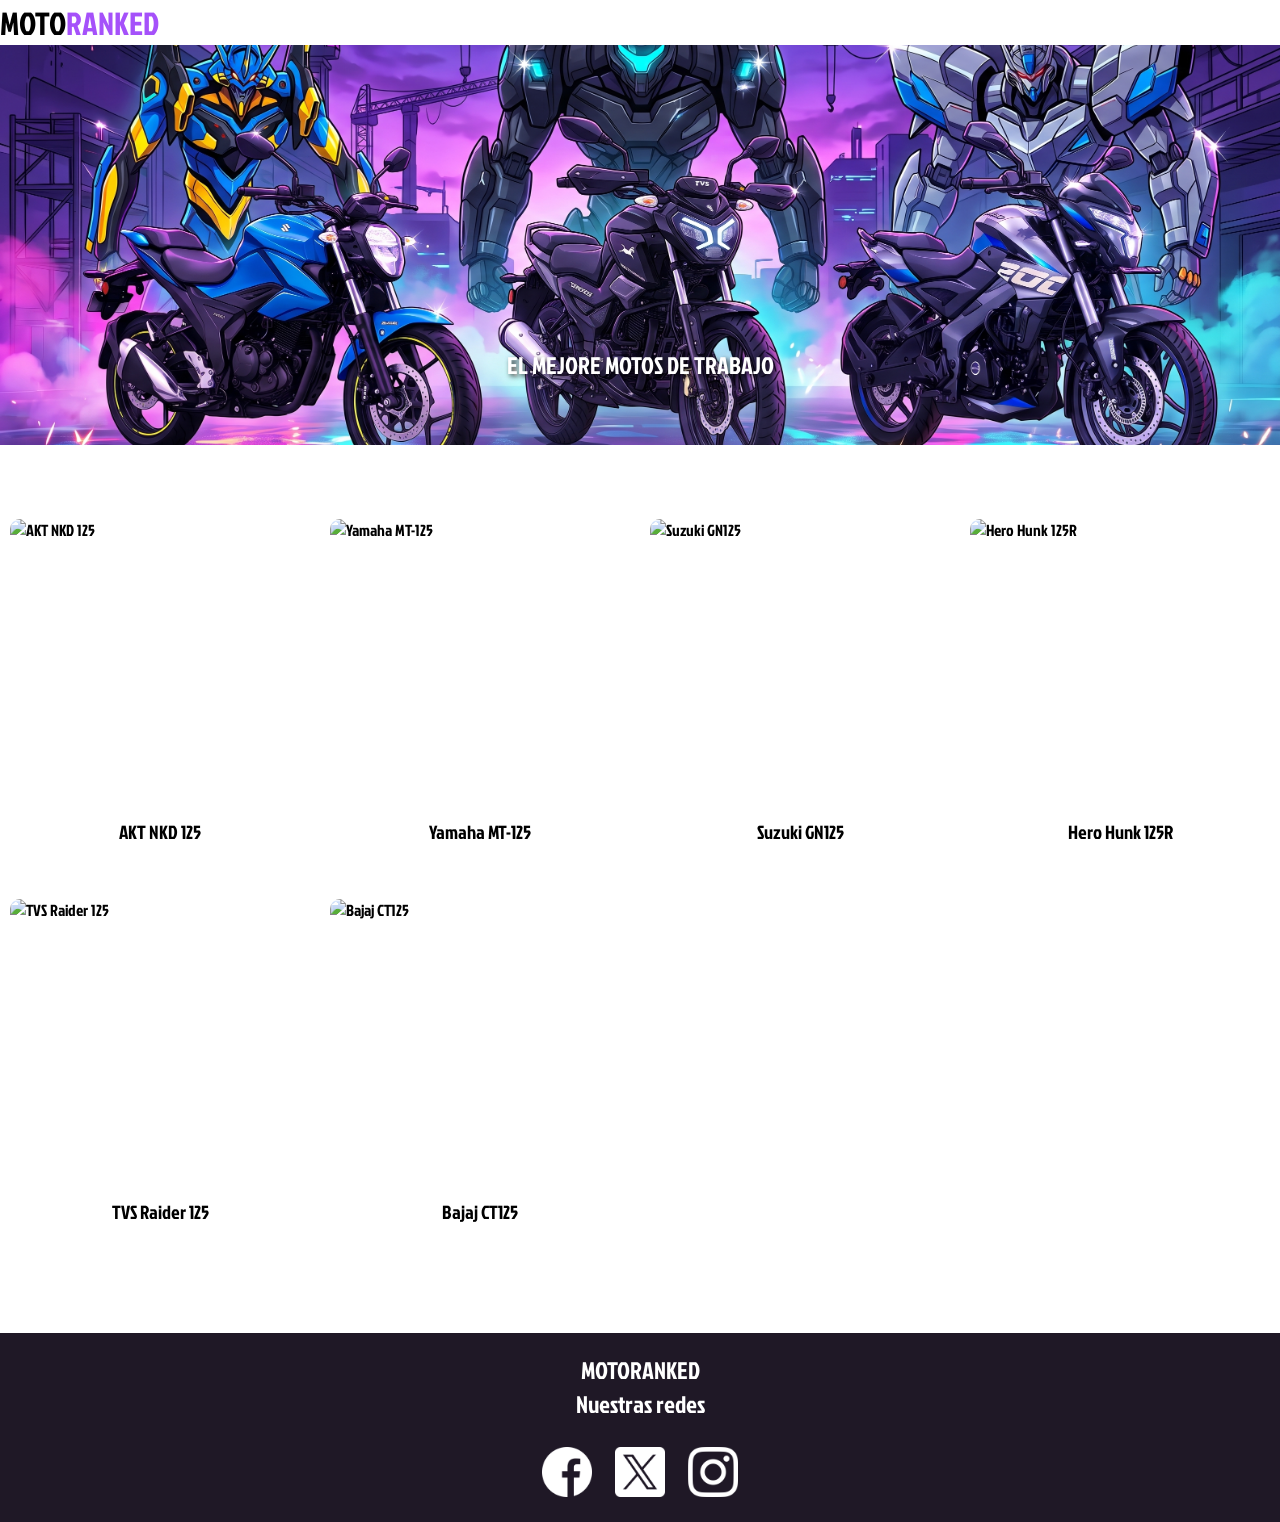
==== motos125.html @ 5e165a27 "proyecti completo aca" ====
<!DOCTYPE html>
<html lang="es">
<head>
    <meta charset="UTF-8">
    <meta name="viewport" content="width=device-width, initial-scale=1.0">
    <link rel="preconnect" href="https://fonts.googleapis.com">
    <link rel="preconnect" href="https://fonts.gstatic.com" crossorigin>
    <link href="https://fonts.googleapis.com/css2?family=Jockey+One&display=swap" rel="stylesheet">
    <link rel="stylesheet" href="styles/styles.css">
    <link rel="stylesheet" href="styles/stylesSegmentoMotos.css">
    <title>MOTORANKED</title>
</head>
<body>
    <header class="header">
            <div class="header-title">
                <h1>MOTO<span>RANKED</span></h1>
            </div>
            <div class="header-baner">
                <img src="./assets/imagenes/baner.jpg" alt="banner-moto-ranked" class="baner-img">
                <h2 class="baner-texto">EL MEJORE MOTOS DE TRABAJO</h2>
            </div>
    </header>

    <section class="" id="informacion-motos-section">
        
    </section>

    <Section class="section-cards-motos" id="container-cards-motos">
            
    </Section>
    
    <footer class="footer">
        <h2>MOTORANKED</h2>
        <h2>Nuestras redes</h2>
        <div class="footer-conteiner-img-redes">
            <img src="./assets/imagenes/facebook.png" alt="" class="footer-img-redes">
            <img src="./assets/imagenes/gorjeo.png" alt="" class="footer-img-redes">
            <img src="./assets/imagenes/instagram.png" alt="" class="footer-img-redes">
        </div>
    </footer>
    <script src="scripts/imprimirCards.js"></script>
    <script src="scripts/infoMoto125.js"></script>
</body>
</html>
---- styles/styles.css ----
*{
    box-sizing: border-box;
    padding: 0;
    margin: 0;
    font-family: "Jockey One", sans-serif;
    font-weight: 400;
    font-style: normal;
}
/*cabecera*/

.header-title span{
    color: #A551FA;
}
.header{
    width: min 370px max 100%;
    display: grid;

}

.header .header-baner{
    width: min 370px max 100%;
    height: 400px;
    position: relative;
}
.baner-img{
    width: 100%;
    height: 100%;
    object-fit: cover;
    display: block;
}
.baner-texto {
    position: absolute; 
    top: 80%; 
    left: 50%; 
    transform: translate(-50%, -50%);
    color: white; 
    font-size: 1.5rem;
    text-shadow: 2px 2px 5px rgba(0, 0, 0, 0.8); 
    text-align: center;
    width: 90%; 
}

/*TEXTO DESCRITIVO*/
.section-text{
    display:flex;
    justify-content: center;
    margin: 5% 0 5% 0;
}
.section-text .section-text-div{
    width: 40%;
    text-align: center;
    background-color: #A551FA;
    border-radius: 10px;
    padding: 2%;
}
/*conedor de tarjetas*/
.section-cards{
    
    justify-content: center;
    display: grid;
    row-gap: 100px;
}

.section-cards{
    padding: 0 2px 0 2px;
}

.cards{
    cursor: pointer;
    width: min 370px max 100%;
    height: 400px;
    border-radius: 10px;
    overflow: hidden;
    position: relative;
    margin: 0 0 5% 0;
}
.img-cards{
    width: 100%;
    height: 100%;
    object-fit: cover;

}
.cards .cards-tittle{
    position: absolute; 
    top: 90%; 
    left: 50%; 
    transform: translate(-15%, -50%);
    font-size: 1.5rem;
    text-shadow: 2px 2px 5px rgba(0, 0, 0, 0.8); 
    text-align: center;
    width: 90%;
    background-color: #A551FA;
}
.cards:hover{
    box-shadow: 10px 4px 8px rgba(0, 0, 0, 0.2);
    transition: all 0.3s ease;
}
.img-cards:hover{
    transform: scale(1.1);
    transition: all 2s ease;
}

.footer{
    background-color: #1F1826;
    color: white;
    text-align: center;
    padding: 20px 0;
}
.footer-conteiner-img-redes{
    margin-top: 2%;
}
.footer-img-redes{
    width: 50px;
    height: 50px;
    margin: 0 10px;
    cursor: pointer;
}
---- styles/stylesSegmentoMotos.css ----
*{
    box-sizing: border-box;
    padding: 0;
    margin: 0;
    font-family: "Jockey One", sans-serif;
    font-weight: 400;
    font-style: normal;
}

/*section-cards-motos ACA SE MOSTRARAN TODAS LAS MOTOS DEL SEGMENTO*/
.section-cards-motos{
    display: grid;
    grid-template-columns: repeat(auto-fit, 320px);
    justify-content: center;
    margin: 5% 0 5% 0;
}
.cards-moto-unica{
    width: 100%;
    height: 380px;
    padding: 10px;
    cursor: pointer;
    border-radius: 10px;
}
.img-cards-moto{
    width: 100%;
    height: 300px;
    object-fit: cover;
    display: block;
    border-radius: 10px;
}
.cards-moto-nombre{
    text-align:center
}
.cards-moto-unica:hover{
    box-shadow: 10px 4px 8px rgba(0, 0, 0, 0.2);
    transition: all 1s ease;
}

/*mostrador de informacion moto*/

.section-informacion-motos{
    display: flex;
    justify-content: center;

    position: fixed;
    top: 0;
    left: 0;
    width: 100vw;
    height: 100vh;
    background-color: rgba(0, 0, 0, 0.8);
    z-index: 1000;
}
.conteniner-informacion-motos{
    min-width: 320px;
    max-width: 500px;
    
    padding: 1%;
    border-radius: 10px;
    box-shadow: 10px 4px 8px rgba(0, 0, 0, 0.2);
    background-color: #fff;
}
.cards-moto-img{
    width: 100%;
    height: 300px;
    object-fit: cover;
    display: block;
    border-radius: 10px;
    margin : 10px 0 10px 0;
    
}
.conteniner-informacion-motos .salir{
    margin: 10px 0 10px 0;
    cursor: pointer;
}

.cards-moto-descripcion{
    text-align: justify;
    padding: 10px 5px 10px 5px;
}
.lista-caracteristicas{
    margin: 0 10px 0 10px;
}

/*
.img-cards-moto:hover{
    transform: scale(1);
    transition: all 2s ease;
}*/
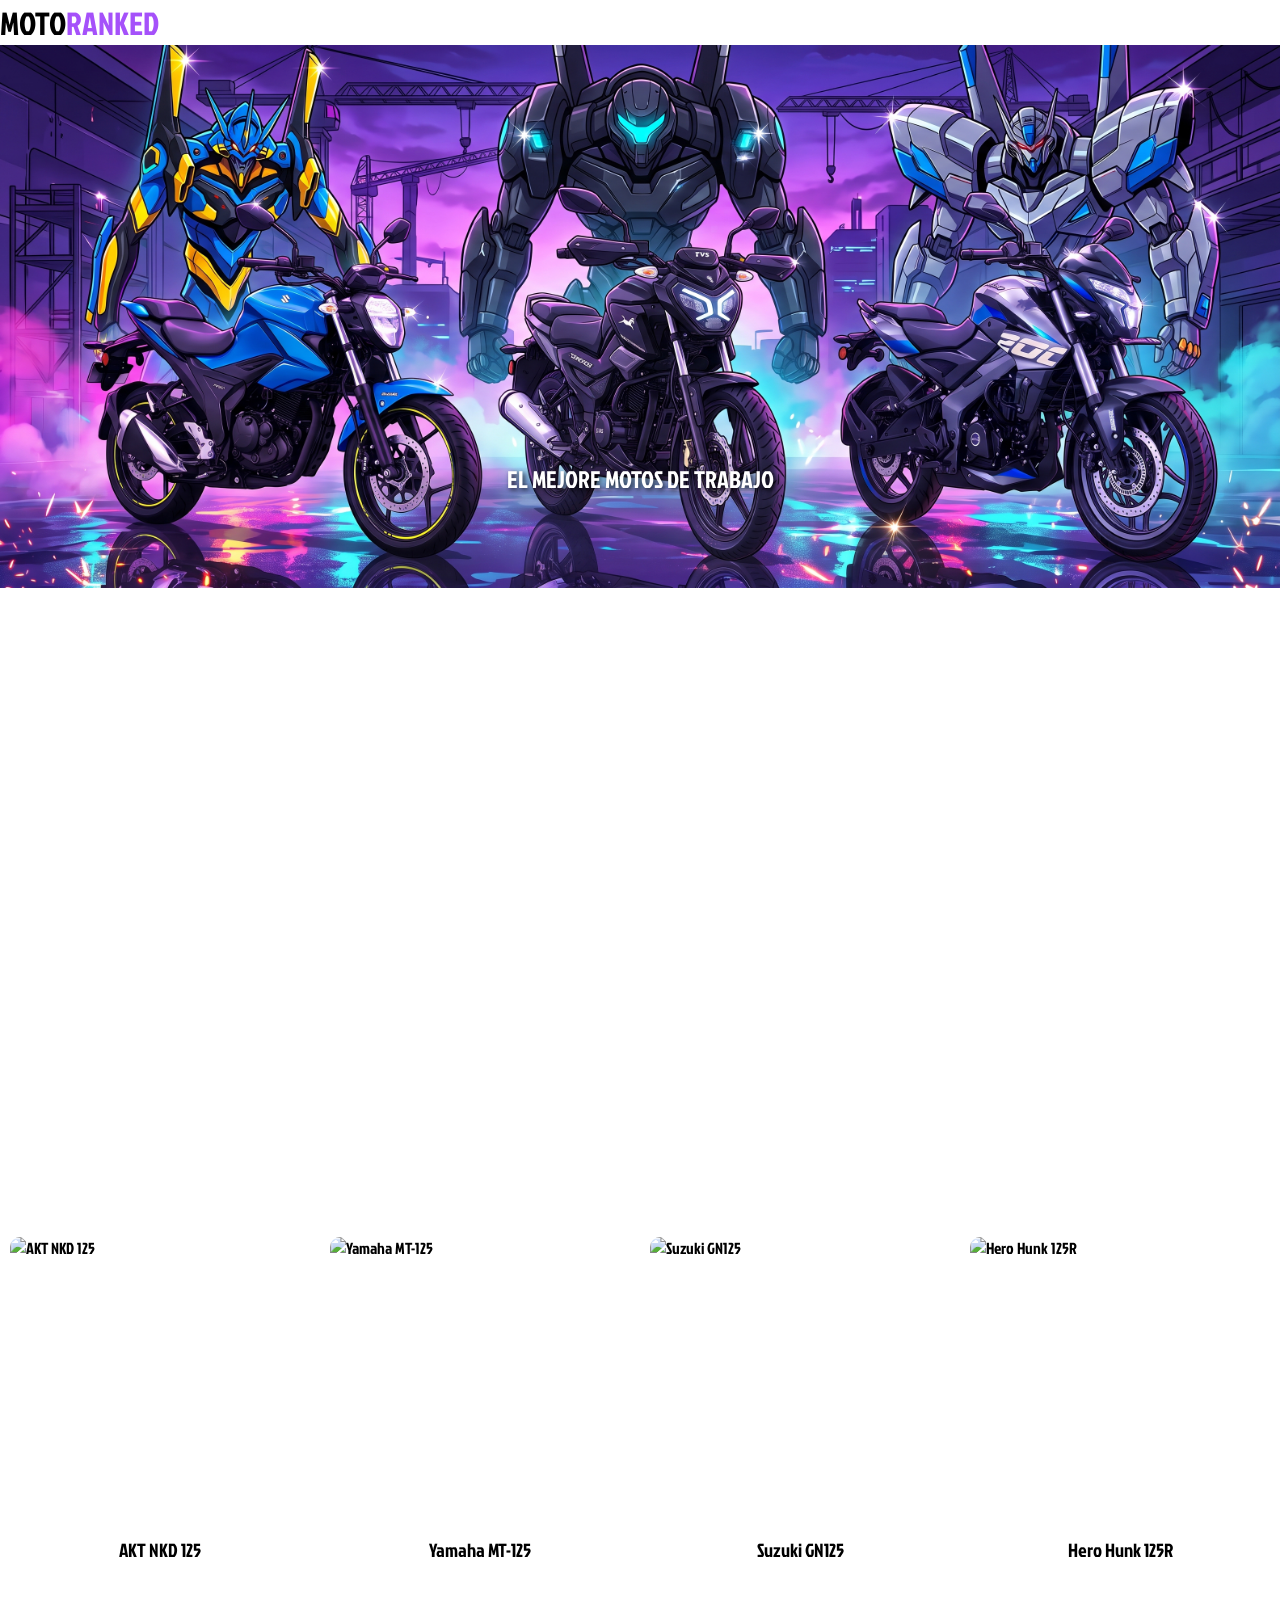
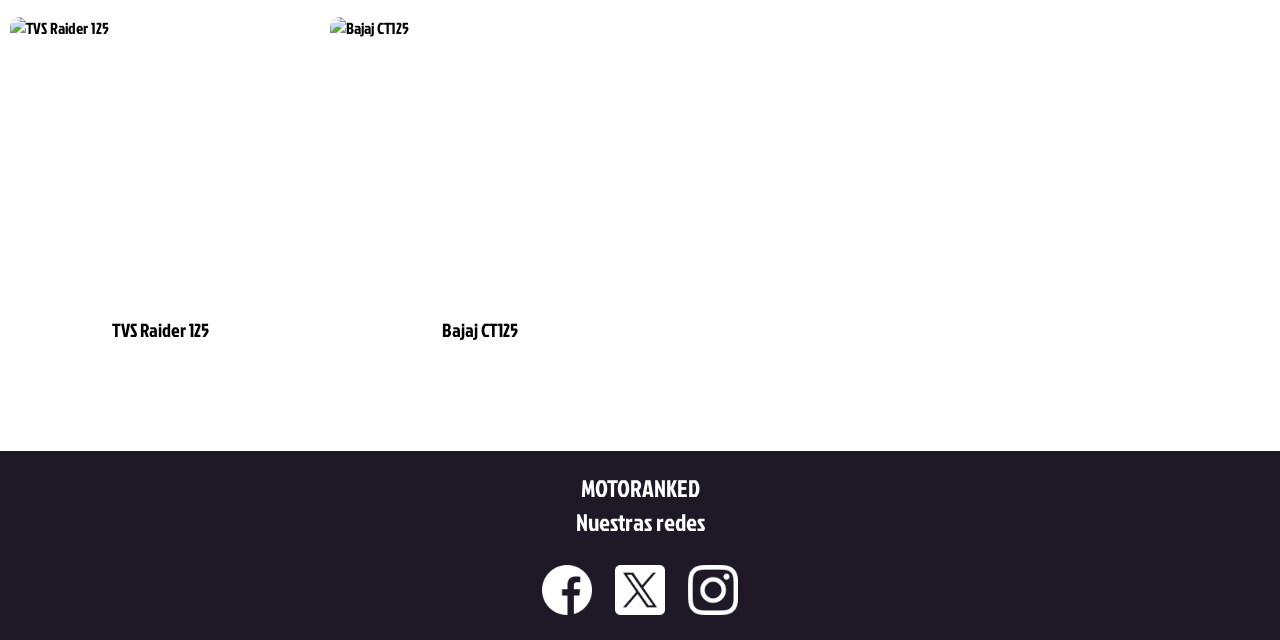
==== commit c99e59b3: "se agregan videos en body html y correciones en los estilos" ====
--- a/motos125.html
+++ b/motos125.html
@@ -3,6 +3,7 @@
 <head>
     <meta charset="UTF-8">
     <meta name="viewport" content="width=device-width, initial-scale=1.0">
+    <meta name="description" content="Descubre en MOTO RANKED las mejores motos de bajo cilindraje para trabajar, viajar o echar trocha.">
     <link rel="preconnect" href="https://fonts.googleapis.com">
     <link rel="preconnect" href="https://fonts.gstatic.com" crossorigin>
     <link href="https://fonts.googleapis.com/css2?family=Jockey+One&display=swap" rel="stylesheet">
@@ -12,7 +13,7 @@
 </head>
 <body>
     <header class="header">
-            <div class="header-title">
+            <div class="header-title" id="header-title-click">
                 <h1>MOTO<span>RANKED</span></h1>
             </div>
             <div class="header-baner">
@@ -20,7 +21,18 @@
                 <h2 class="baner-texto">EL MEJORE MOTOS DE TRABAJO</h2>
             </div>
     </header>
-
+    <!--esta seccion muestra un video destacado de motocicleta-->
+    <section class="video-destacado">
+        <div>
+            <iframe 
+                src="https://www.youtube.com/embed/KDF7oBa_t9U?autoplay=1&mute=1&loop=1&playlist=KDF7oBa_t9U&si=mj6M3YDlIgsuUHF5" 
+                title="Video destacado de motocicleta" 
+                frameborder="0" 
+                allow="accelerometer; autoplay; clipboard-write; encrypted-media; gyroscope; picture-in-picture" 
+                allowfullscreen>
+            </iframe>
+        </div>
+    </section>
     <section class="" id="informacion-motos-section">
         
     </section>
@@ -33,11 +45,12 @@
         <h2>MOTORANKED</h2>
         <h2>Nuestras redes</h2>
         <div class="footer-conteiner-img-redes">
-            <img src="./assets/imagenes/facebook.png" alt="" class="footer-img-redes">
-            <img src="./assets/imagenes/gorjeo.png" alt="" class="footer-img-redes">
-            <img src="./assets/imagenes/instagram.png" alt="" class="footer-img-redes">
+            <img src="./assets/imagenes/facebook.png" alt="facebook" class="footer-img-redes">
+            <img src="./assets/imagenes/gorjeo.png" alt="x" class="footer-img-redes">
+            <img src="./assets/imagenes/instagram.png" alt="instagram" class="footer-img-redes">
         </div>
     </footer>
+    <script src="scripts/scriptRedirectorEnlaces.js"></script>
     <script src="scripts/imprimirCards.js"></script>
     <script src="scripts/infoMoto125.js"></script>
 </body>
--- a/styles/styles.css
+++ b/styles/styles.css
@@ -7,7 +7,9 @@
     font-style: normal;
 }
 /*cabecera*/
-
+.header-title{
+    cursor: pointer;
+}
 .header-title span{
     color: #A551FA;
 }
@@ -19,7 +21,7 @@
 
 .header .header-baner{
     width: min 370px max 100%;
-    height: 400px;
+
     position: relative;
 }
 .baner-img{
@@ -53,8 +55,78 @@
     border-radius: 10px;
     padding: 2%;
 }
+
+.video-destacado {
+    display: flex;
+    justify-content: center;
+    margin: 5% 0; 
+}
+
+.video-destacado div {
+    width: 100%; /* Obliga al div a expandirse */
+    min-width: 320px;
+    max-width: 900px;
+    aspect-ratio: 16 / 9; /* Mantiene la proporción exacta de un video de YouTube */
+}
+
+.video-destacado iframe {
+    width: 100%;
+    height: 100%;
+    border-radius: 10px; /* Hace que el iframe llene el contenedor en ancho y alto */
+}
+
+/*tablas de clasificacion de cilindrada*/
+.contenedor-tabla {
+  overflow-x: auto;
+  margin: 2rem auto;
+  max-width: 900px;
+  box-shadow: 0 4px 6px rgba(0, 0, 0, 0.3);
+  border-radius: 8px;
+}
+
+.tabla-motos {
+  width: 100%;
+  border-collapse: collapse; 
+  font-family: 'Segoe UI', system-ui, sans-serif;
+  background-color: #1e1e1e;
+  color: #f5f5f5;
+  min-width: 800px; 
+}
+
+.tabla-motos th, 
+.tabla-motos td {
+  border: 1px solid #444; 
+  padding: 1.2rem;
+  text-align: left;
+}
+
+.tabla-motos th {
+  background-color: #ff4757; 
+  color: #ffffff;
+  font-weight: 700;
+  text-transform: uppercase;
+  letter-spacing: 0.5px;
+  border-color: #ff4757;
+}
+
+
+.tabla-motos tr:nth-child(even) {
+  background-color: #2a2a2a;
+}
+
+
+.tabla-motos tr:hover {
+  background-color: #383838;
+  transition: background-color 0.2s ease;
+}
+
+.tabla-motos td strong {
+  color: #ff4757;
+  font-size: 1.1rem;
+}
+
 /*conedor de tarjetas*/
-.section-cards{
+.section-cards{ /*se encarga de centrar todo el contenido hijo del contenedor*/
     
     justify-content: center;
     display: grid;
@@ -65,22 +137,22 @@
     padding: 0 2px 0 2px;
 }
 
-.cards{
+.cards{ /*se encearga de dar estilos a las targetas*/
     cursor: pointer;
-    width: min 370px max 100%;
-    height: 400px;
+    width: min 370px max 900px;
+    height: 500px;
     border-radius: 10px;
     overflow: hidden;
     position: relative;
     margin: 0 0 5% 0;
 }
-.img-cards{
+.img-cards{ /*redimenciona las images segun el tamano de la pagina*/
     width: 100%;
     height: 100%;
     object-fit: cover;
 
 }
-.cards .cards-tittle{
+.cards .cards-tittle{ /*setilos del nombre de cada cilindrda y ubicacion*/
     position: absolute; 
     top: 90%; 
     left: 50%; 
@@ -91,7 +163,7 @@
     width: 90%;
     background-color: #A551FA;
 }
-.cards:hover{
+.cards:hover{ /*al posar por encima de la imagen esta se ara un zoom*/
     box-shadow: 10px 4px 8px rgba(0, 0, 0, 0.2);
     transition: all 0.3s ease;
 }
@@ -99,13 +171,14 @@
     transform: scale(1.1);
     transition: all 2s ease;
 }
-
+/*pie de pagina*/
 .footer{
     background-color: #1F1826;
     color: white;
     text-align: center;
     padding: 20px 0;
 }
+
 .footer-conteiner-img-redes{
     margin-top: 2%;
 }
